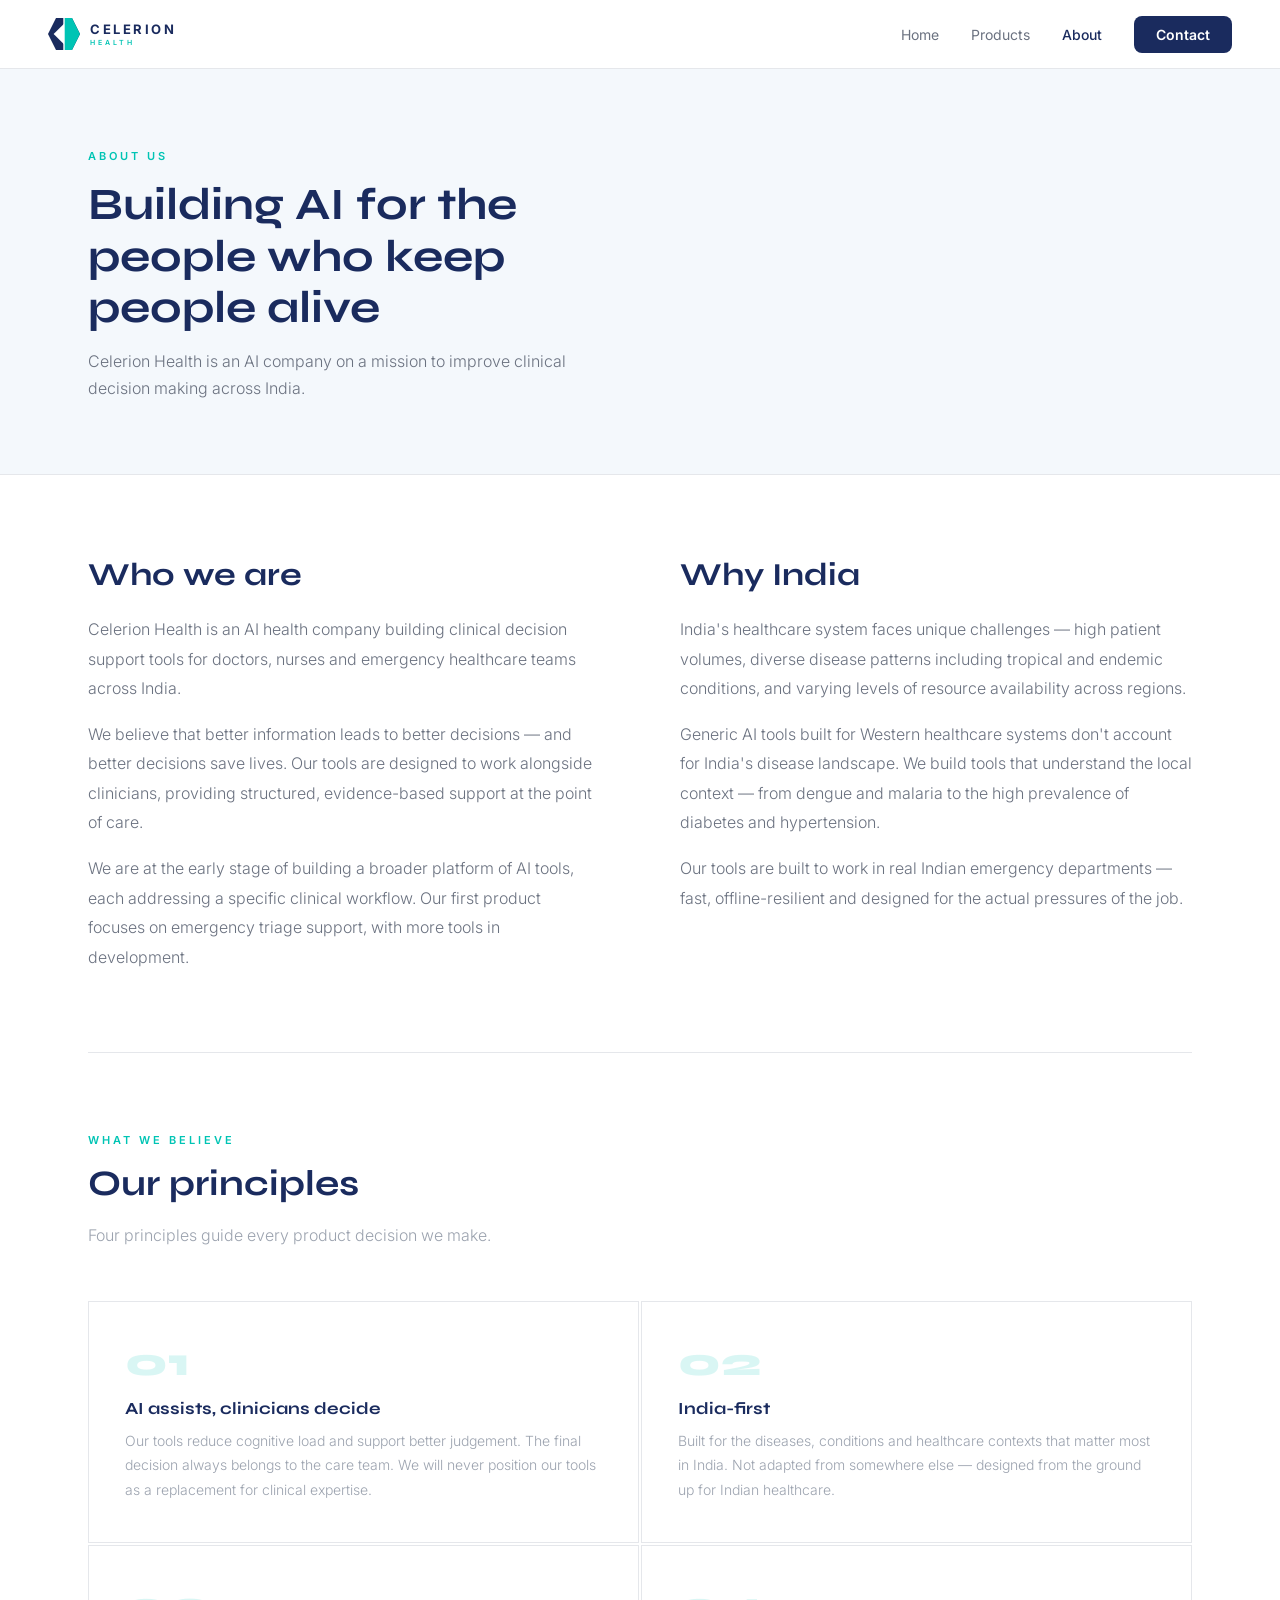
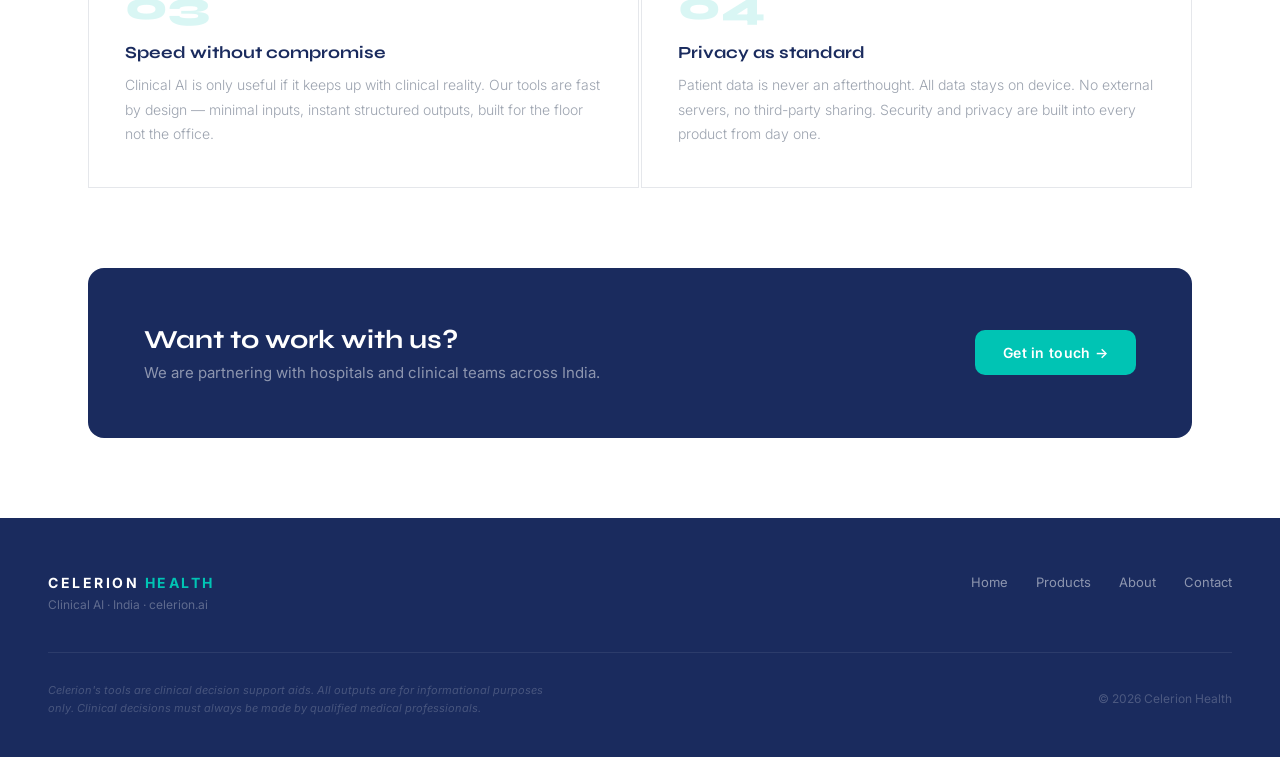
==== about.html @ b4cf3bdd "Rename site_about.html to about.html" ====
<!DOCTYPE html>
<html lang="en">
<head>
<meta charset="UTF-8">
<meta name="viewport" content="width=device-width, initial-scale=1.0">
<title>About — Celerion Health</title>
<meta name="description" content="Celerion Health is an AI company building clinical decision support tools for healthcare teams across India.">
<link rel="preconnect" href="https://fonts.googleapis.com">
<link href="https://fonts.googleapis.com/css2?family=Inter:wght@300;400;500;600;700;800&family=Syne:wght@700;800&display=swap" rel="stylesheet">
<link rel="stylesheet" href="shared.css">
<style>
  .page-hero{background:#F4F8FC;padding:80px 0 72px;border-bottom:1px solid #e5e7eb;}
  .page-title{font-family:'Syne',sans-serif;font-weight:700;font-size:clamp(28px,3.5vw,48px);line-height:1.15;color:#1A2B5E;margin-bottom:14px;max-width:560px;}
  .page-sub{font-size:16px;font-weight:300;color:#6b7280;line-height:1.7;max-width:500px;}

  main{padding:80px 0;}

  .about-grid{display:grid;grid-template-columns:1fr 1fr;gap:80px;align-items:start;margin-bottom:80px;}
  .about-title{font-family:'Syne',sans-serif;font-size:clamp(22px,2.5vw,36px);font-weight:700;color:#1A2B5E;margin-bottom:20px;line-height:1.25;}
  .about-body{font-size:16px;font-weight:300;color:#6b7280;line-height:1.85;}
  .about-body p{margin-bottom:16px;}
  .about-body p:last-child{margin-bottom:0;}

  .divider{border:none;border-top:1px solid #e5e7eb;margin:80px 0;}

  .values-section{margin-bottom:80px;}
  .sec-title{font-family:'Syne',sans-serif;font-weight:700;font-size:clamp(24px,2.8vw,40px);line-height:1.15;color:#1A2B5E;margin-bottom:16px;}
  .sec-sub{font-size:16px;font-weight:300;color:#9ca3af;line-height:1.75;max-width:500px;margin-bottom:52px;}

  .values-grid{display:grid;grid-template-columns:repeat(2,1fr);gap:2px;}
  .value{padding:40px 36px;border:1px solid #e5e7eb;background:#fff;}
  .value-num{font-family:'Syne',sans-serif;font-size:40px;font-weight:800;color:rgba(0,196,180,.15);line-height:1;margin-bottom:16px;}
  .value-title{font-family:'Syne',sans-serif;font-size:17px;font-weight:700;color:#1A2B5E;margin-bottom:10px;}
  .value-desc{font-size:14px;font-weight:300;color:#9ca3af;line-height:1.75;}

  .cta-strip{background:#1A2B5E;border-radius:16px;padding:56px;display:flex;justify-content:space-between;align-items:center;gap:32px;flex-wrap:wrap;}
  .cta-strip-title{font-family:'Syne',sans-serif;font-size:26px;font-weight:700;color:#fff;margin-bottom:8px;}
  .cta-strip-sub{font-size:15px;color:rgba(255,255,255,.5);}

  @media(max-width:900px){
    .page-hero{padding:56px 0;}
    main{padding:56px 0;}
    .about-grid{grid-template-columns:1fr;gap:40px;}
    .values-grid{grid-template-columns:1fr;}
    .cta-strip{padding:36px 24px;}
    .divider{margin:48px 0;}
  }
</style>
</head>
<body>

<nav>
  <div class="nav-inner">
    <a href="index.html" class="nav-logo">
      <svg viewBox="0 0 34 34" fill="none" xmlns="http://www.w3.org/2000/svg">
        <polygon points="8.5,0 25.5,0 34,17 25.5,34 8.5,34 0,17" fill="#1A2B5E"/>
        <polygon points="17,0 25.5,0 34,17 25.5,34 17,34" fill="#00C4B4"/>
        <line x1="17" y1="0" x2="17" y2="34" stroke="white" stroke-width="1.5"/>
        <polygon points="6,17 17,6 17,28" fill="white"/>
      </svg>
      <div class="nav-brand">
        <span class="nav-brand-name">CELERION</span>
        <span class="nav-brand-sub">HEALTH</span>
      </div>
    </a>
    <ul class="nav-links">
      <li><a href="index.html">Home</a></li>
      <li><a href="products.html">Products</a></li>
      <li><a href="about.html" class="active">About</a></li>
      <li><a href="contact.html" class="nav-cta">Contact</a></li>
    </ul>
  </div>
</nav>

<div class="page-hero">
  <div class="container">
    <p class="eyebrow">About us</p>
    <h1 class="page-title">Building AI for the people who keep people alive</h1>
    <p class="page-sub">Celerion Health is an AI company on a mission to improve clinical decision making across India.</p>
  </div>
</div>

<main>
  <div class="container">

    <div class="about-grid">
      <div>
        <h2 class="about-title">Who we are</h2>
        <div class="about-body">
          <p>Celerion Health is an AI health company building clinical decision support tools for doctors, nurses and emergency healthcare teams across India.</p>
          <p>We believe that better information leads to better decisions — and better decisions save lives. Our tools are designed to work alongside clinicians, providing structured, evidence-based support at the point of care.</p>
          <p>We are at the early stage of building a broader platform of AI tools, each addressing a specific clinical workflow. Our first product focuses on emergency triage support, with more tools in development.</p>
        </div>
      </div>
      <div>
        <h2 class="about-title">Why India</h2>
        <div class="about-body">
          <p>India's healthcare system faces unique challenges — high patient volumes, diverse disease patterns including tropical and endemic conditions, and varying levels of resource availability across regions.</p>
          <p>Generic AI tools built for Western healthcare systems don't account for India's disease landscape. We build tools that understand the local context — from dengue and malaria to the high prevalence of diabetes and hypertension.</p>
          <p>Our tools are built to work in real Indian emergency departments — fast, offline-resilient and designed for the actual pressures of the job.</p>
        </div>
      </div>
    </div>

    <hr class="divider">

    <div class="values-section">
      <p class="eyebrow">What we believe</p>
      <h2 class="sec-title">Our principles</h2>
      <p class="sec-sub">Four principles guide every product decision we make.</p>
      <div class="values-grid">
        <div class="value"><div class="value-num">01</div><div class="value-title">AI assists, clinicians decide</div><p class="value-desc">Our tools reduce cognitive load and support better judgement. The final decision always belongs to the care team. We will never position our tools as a replacement for clinical expertise.</p></div>
        <div class="value"><div class="value-num">02</div><div class="value-title">India-first</div><p class="value-desc">Built for the diseases, conditions and healthcare contexts that matter most in India. Not adapted from somewhere else — designed from the ground up for Indian healthcare.</p></div>
        <div class="value"><div class="value-num">03</div><div class="value-title">Speed without compromise</div><p class="value-desc">Clinical AI is only useful if it keeps up with clinical reality. Our tools are fast by design — minimal inputs, instant structured outputs, built for the floor not the office.</p></div>
        <div class="value"><div class="value-num">04</div><div class="value-title">Privacy as standard</div><p class="value-desc">Patient data is never an afterthought. All data stays on device. No external servers, no third-party sharing. Security and privacy are built into every product from day one.</p></div>
      </div>
    </div>

    <div class="cta-strip">
      <div>
        <div class="cta-strip-title">Want to work with us?</div>
        <div class="cta-strip-sub">We are partnering with hospitals and clinical teams across India.</div>
      </div>
      <a href="contact.html" class="btn btn-teal">Get in touch &rarr;</a>
    </div>

  </div>
</main>

<footer>
  <div class="footer-inner">
    <div class="footer-top">
      <div>
        <div class="footer-brand-name">CELERION <span>HEALTH</span></div>
        <div class="footer-brand-tag">Clinical AI · India · celerion.ai</div>
      </div>
      <div class="footer-links">
        <a href="index.html">Home</a>
        <a href="products.html">Products</a>
        <a href="about.html">About</a>
        <a href="contact.html">Contact</a>
      </div>
    </div>
    <div class="footer-bottom">
      <div class="footer-disc">Celerion's tools are clinical decision support aids. All outputs are for informational purposes only. Clinical decisions must always be made by qualified medical professionals.</div>
      <div class="footer-copy">&copy; 2026 Celerion Health</div>
    </div>
  </div>
</footer>

</body>
</html>
---- shared.css ----
/* Shared styles across all pages */
*,*::before,*::after{box-sizing:border-box;margin:0;padding:0;}
html{scroll-behavior:smooth;}
body{font-family:'Inter',sans-serif;background:#fff;color:#111827;overflow-x:hidden;}

/* NAV */
nav{position:sticky;top:0;z-index:100;background:rgba(255,255,255,0.95);backdrop-filter:blur(12px);border-bottom:1px solid #e5e7eb;padding:0 48px;}
.nav-inner{max-width:1200px;margin:0 auto;display:flex;align-items:center;justify-content:space-between;height:68px;}
.nav-logo{display:flex;align-items:center;gap:10px;text-decoration:none;}
.nav-logo svg{width:32px;height:32px;}
.nav-brand{display:flex;flex-direction:column;gap:1px;}
.nav-brand-name{font-size:13px;font-weight:700;letter-spacing:2.5px;color:#1A2B5E;}
.nav-brand-sub{font-size:7px;font-weight:600;letter-spacing:3px;color:#00C4B4;}
.nav-links{display:flex;align-items:center;gap:32px;list-style:none;}
.nav-links a{font-size:14px;color:#6b7280;text-decoration:none;transition:color .2s;}
.nav-links a:hover{color:#111827;}
.nav-links a.active{color:#1A2B5E;font-weight:500;}
.nav-cta{background:#1A2B5E!important;color:#fff!important;font-weight:600!important;padding:10px 22px!important;border-radius:8px;transition:background .2s!important;}
.nav-cta:hover{background:#142248!important;}

/* FOOTER */
footer{background:#1A2B5E;padding:56px 48px 40px;}
.footer-inner{max-width:1200px;margin:0 auto;}
.footer-top{display:flex;justify-content:space-between;align-items:flex-start;flex-wrap:wrap;gap:40px;padding-bottom:40px;border-bottom:1px solid rgba(255,255,255,0.08);}
.footer-brand-name{font-size:14px;font-weight:700;letter-spacing:2.5px;color:#fff;margin-bottom:6px;}
.footer-brand-name span{color:#00C4B4;}
.footer-brand-tag{font-size:12px;color:rgba(255,255,255,0.3);}
.footer-links{display:flex;gap:28px;flex-wrap:wrap;}
.footer-links a{font-size:13px;color:rgba(255,255,255,0.5);text-decoration:none;transition:color .2s;}
.footer-links a:hover{color:#fff;}
.footer-bottom{display:flex;justify-content:space-between;align-items:center;padding-top:28px;flex-wrap:wrap;gap:16px;}
.footer-disc{font-size:11px;color:rgba(255,255,255,0.2);font-style:italic;max-width:520px;line-height:1.65;}
.footer-copy{font-size:12px;color:rgba(255,255,255,0.22);}

/* BUTTONS */
.btn{display:inline-flex;align-items:center;gap:8px;background:#1A2B5E;color:#fff;font-size:14px;font-weight:600;padding:14px 28px;border-radius:10px;text-decoration:none;transition:background .2s,transform .2s;letter-spacing:0.02em;}
.btn:hover{background:#142248;transform:translateY(-1px);}
.btn-teal{background:#00C4B4;}
.btn-teal:hover{background:#00A99C;}
.btn-outline{background:transparent;color:#1A2B5E;border:1.5px solid #1A2B5E;}
.btn-outline:hover{background:#1A2B5E;color:#fff;transform:translateY(-1px);}

/* COMMON */
.eyebrow{font-size:11px;font-weight:600;letter-spacing:3px;color:#00C4B4;text-transform:uppercase;margin-bottom:16px;}
.container{max-width:1200px;margin:0 auto;padding:0 48px;}

@media(max-width:900px){
  nav{padding:0 20px;}
  .nav-links{display:none;}
  footer{padding:40px 20px;}
  .container{padding:0 20px;}
  .footer-top{flex-direction:column;gap:24px;}
}
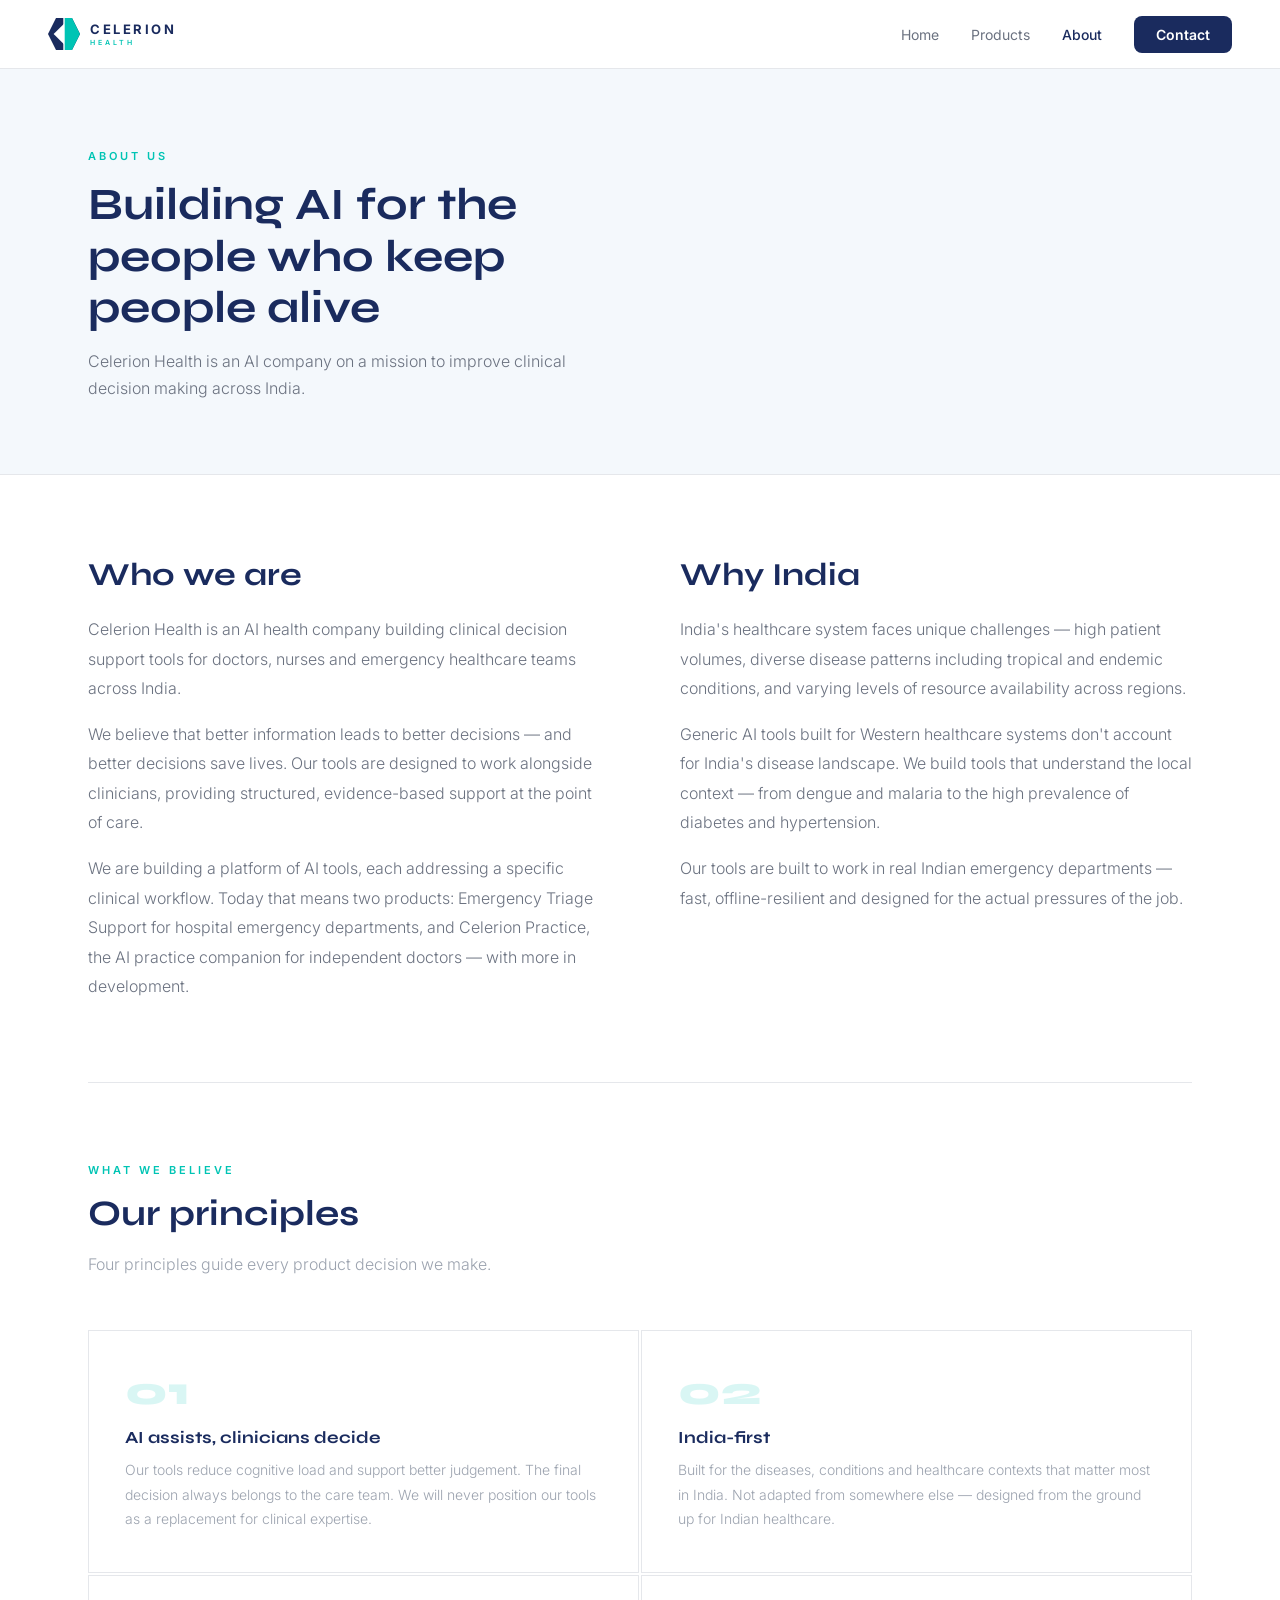
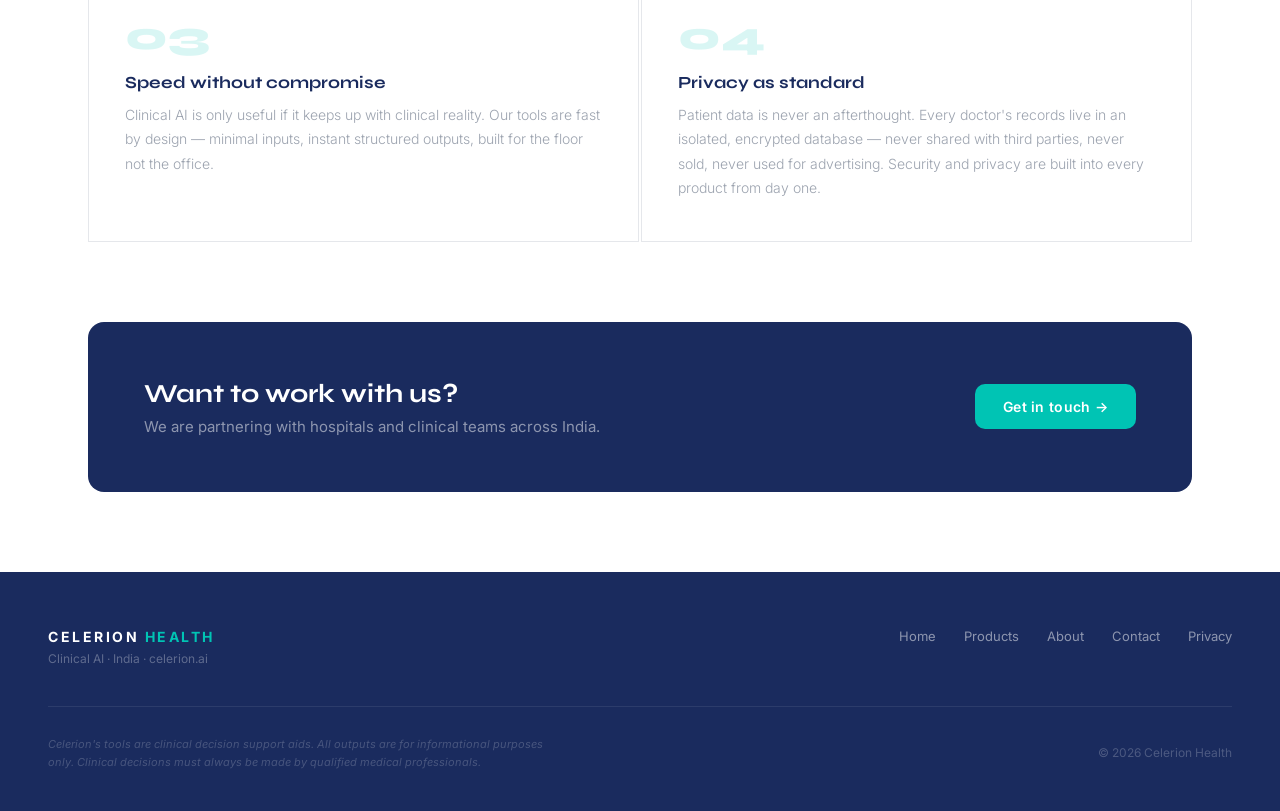
==== commit e4cf234f: "Adding the EHR practice + privacy page" ====
--- a/about.html
+++ b/about.html
@@ -89,7 +89,7 @@
         <div class="about-body">
           <p>Celerion Health is an AI health company building clinical decision support tools for doctors, nurses and emergency healthcare teams across India.</p>
           <p>We believe that better information leads to better decisions — and better decisions save lives. Our tools are designed to work alongside clinicians, providing structured, evidence-based support at the point of care.</p>
-          <p>We are at the early stage of building a broader platform of AI tools, each addressing a specific clinical workflow. Our first product focuses on emergency triage support, with more tools in development.</p>
+          <p>We are building a platform of AI tools, each addressing a specific clinical workflow. Today that means two products: Emergency Triage Support for hospital emergency departments, and Celerion Practice, the AI practice companion for independent doctors — with more in development.</p>
         </div>
       </div>
       <div>
@@ -112,7 +112,7 @@
         <div class="value"><div class="value-num">01</div><div class="value-title">AI assists, clinicians decide</div><p class="value-desc">Our tools reduce cognitive load and support better judgement. The final decision always belongs to the care team. We will never position our tools as a replacement for clinical expertise.</p></div>
         <div class="value"><div class="value-num">02</div><div class="value-title">India-first</div><p class="value-desc">Built for the diseases, conditions and healthcare contexts that matter most in India. Not adapted from somewhere else — designed from the ground up for Indian healthcare.</p></div>
         <div class="value"><div class="value-num">03</div><div class="value-title">Speed without compromise</div><p class="value-desc">Clinical AI is only useful if it keeps up with clinical reality. Our tools are fast by design — minimal inputs, instant structured outputs, built for the floor not the office.</p></div>
-        <div class="value"><div class="value-num">04</div><div class="value-title">Privacy as standard</div><p class="value-desc">Patient data is never an afterthought. All data stays on device. No external servers, no third-party sharing. Security and privacy are built into every product from day one.</p></div>
+        <div class="value"><div class="value-num">04</div><div class="value-title">Privacy as standard</div><p class="value-desc">Patient data is never an afterthought. Every doctor's records live in an isolated, encrypted database — never shared with third parties, never sold, never used for advertising. Security and privacy are built into every product from day one.</p></div>
       </div>
     </div>
 
@@ -139,6 +139,7 @@
         <a href="products.html">Products</a>
         <a href="about.html">About</a>
         <a href="contact.html">Contact</a>
+        <a href="privacy.html">Privacy</a>
       </div>
     </div>
     <div class="footer-bottom">
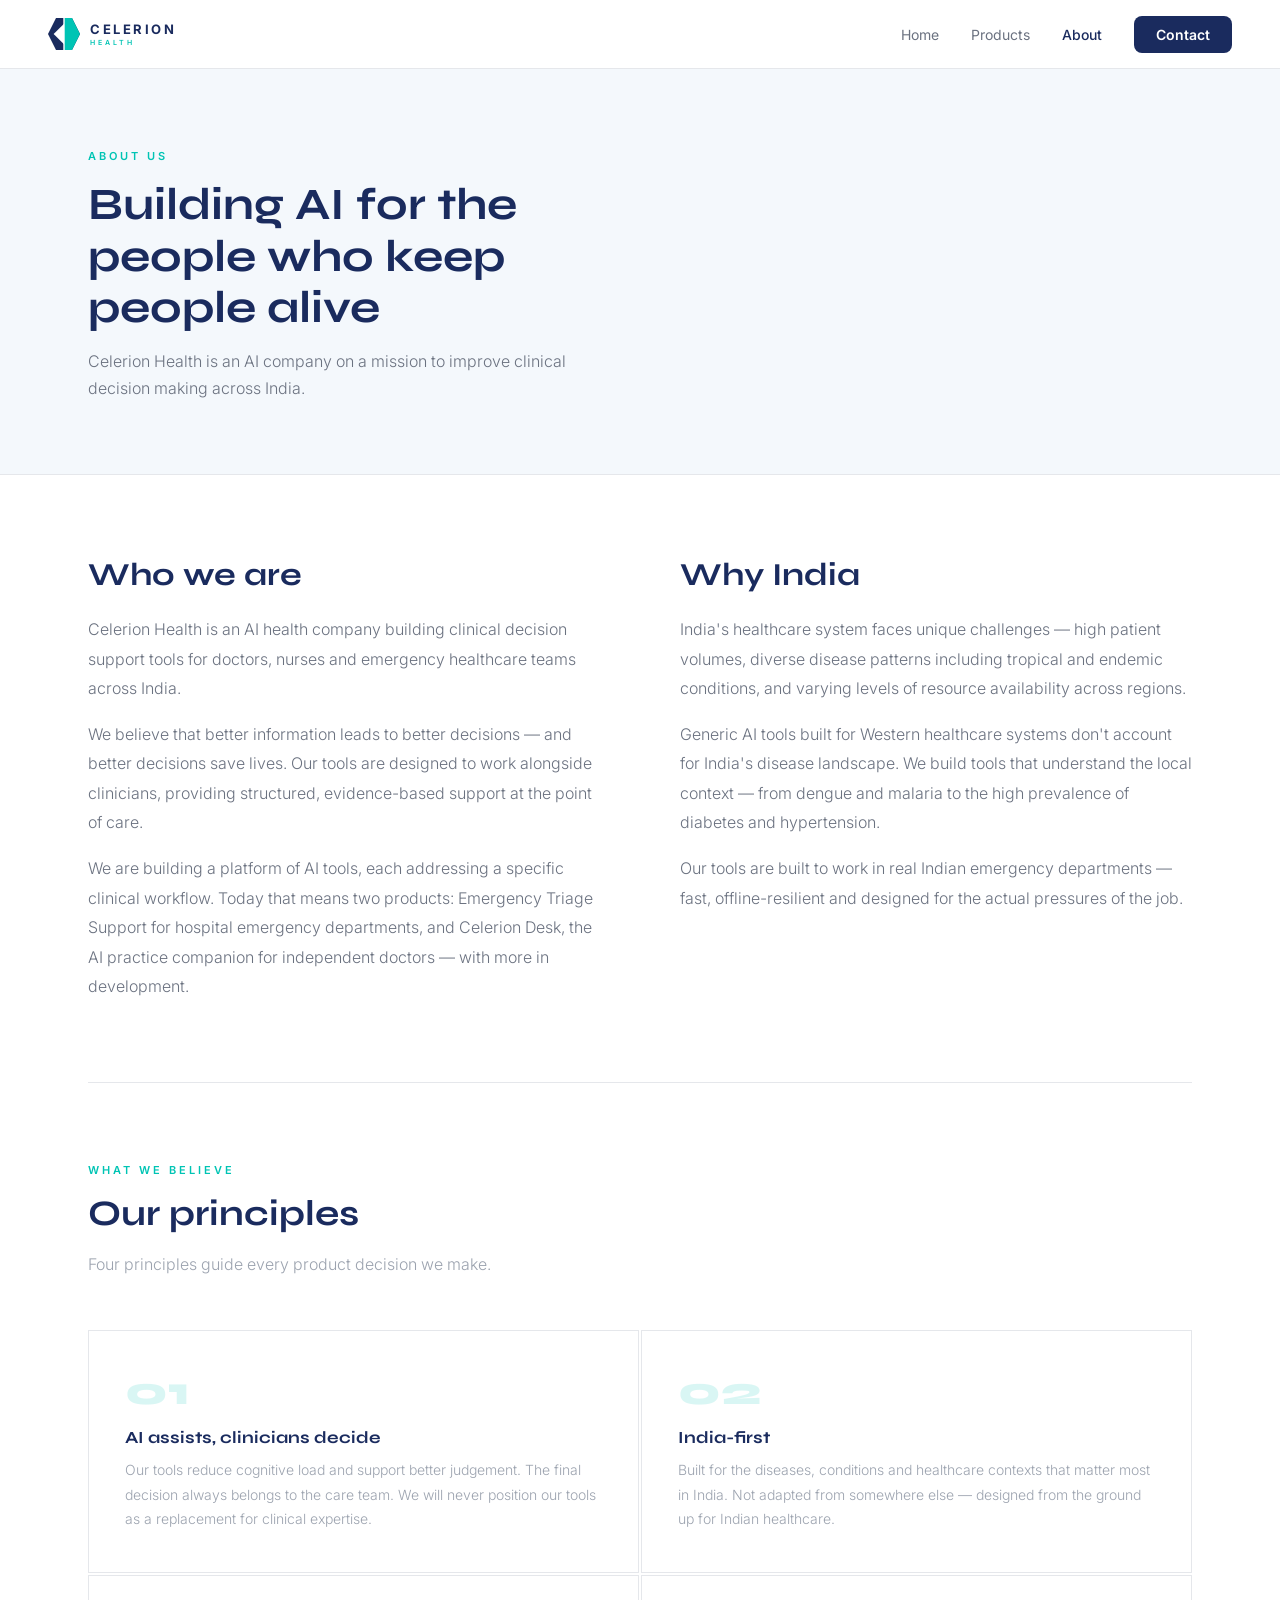
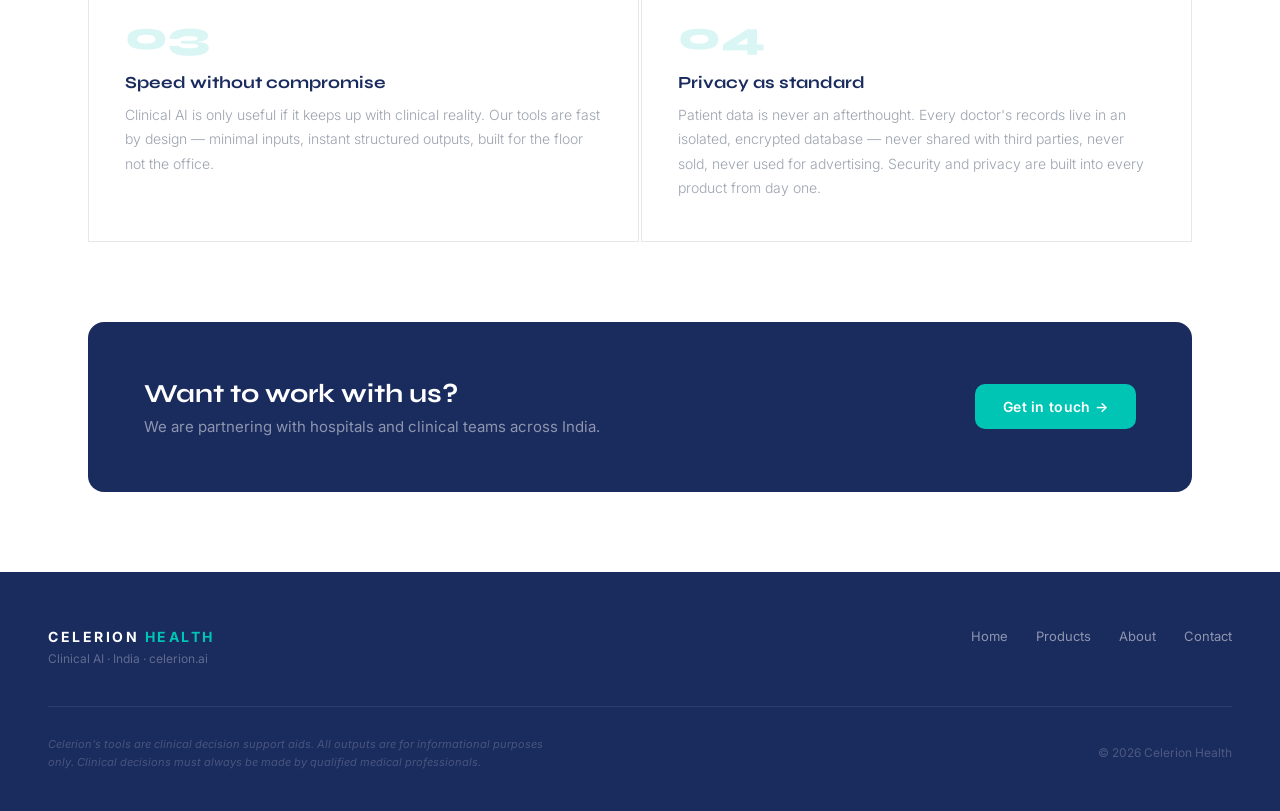
==== commit 3278ce5c: "Add files via upload" ====
--- a/about.html
+++ b/about.html
@@ -89,7 +89,7 @@
         <div class="about-body">
           <p>Celerion Health is an AI health company building clinical decision support tools for doctors, nurses and emergency healthcare teams across India.</p>
           <p>We believe that better information leads to better decisions — and better decisions save lives. Our tools are designed to work alongside clinicians, providing structured, evidence-based support at the point of care.</p>
-          <p>We are building a platform of AI tools, each addressing a specific clinical workflow. Today that means two products: Emergency Triage Support for hospital emergency departments, and Celerion Practice, the AI practice companion for independent doctors — with more in development.</p>
+          <p>We are building a platform of AI tools, each addressing a specific clinical workflow. Today that means two products: Emergency Triage Support for hospital emergency departments, and Celerion Desk, the AI practice companion for independent doctors — with more in development.</p>
         </div>
       </div>
       <div>
@@ -139,7 +139,6 @@
         <a href="products.html">Products</a>
         <a href="about.html">About</a>
         <a href="contact.html">Contact</a>
-        <a href="privacy.html">Privacy</a>
       </div>
     </div>
     <div class="footer-bottom">
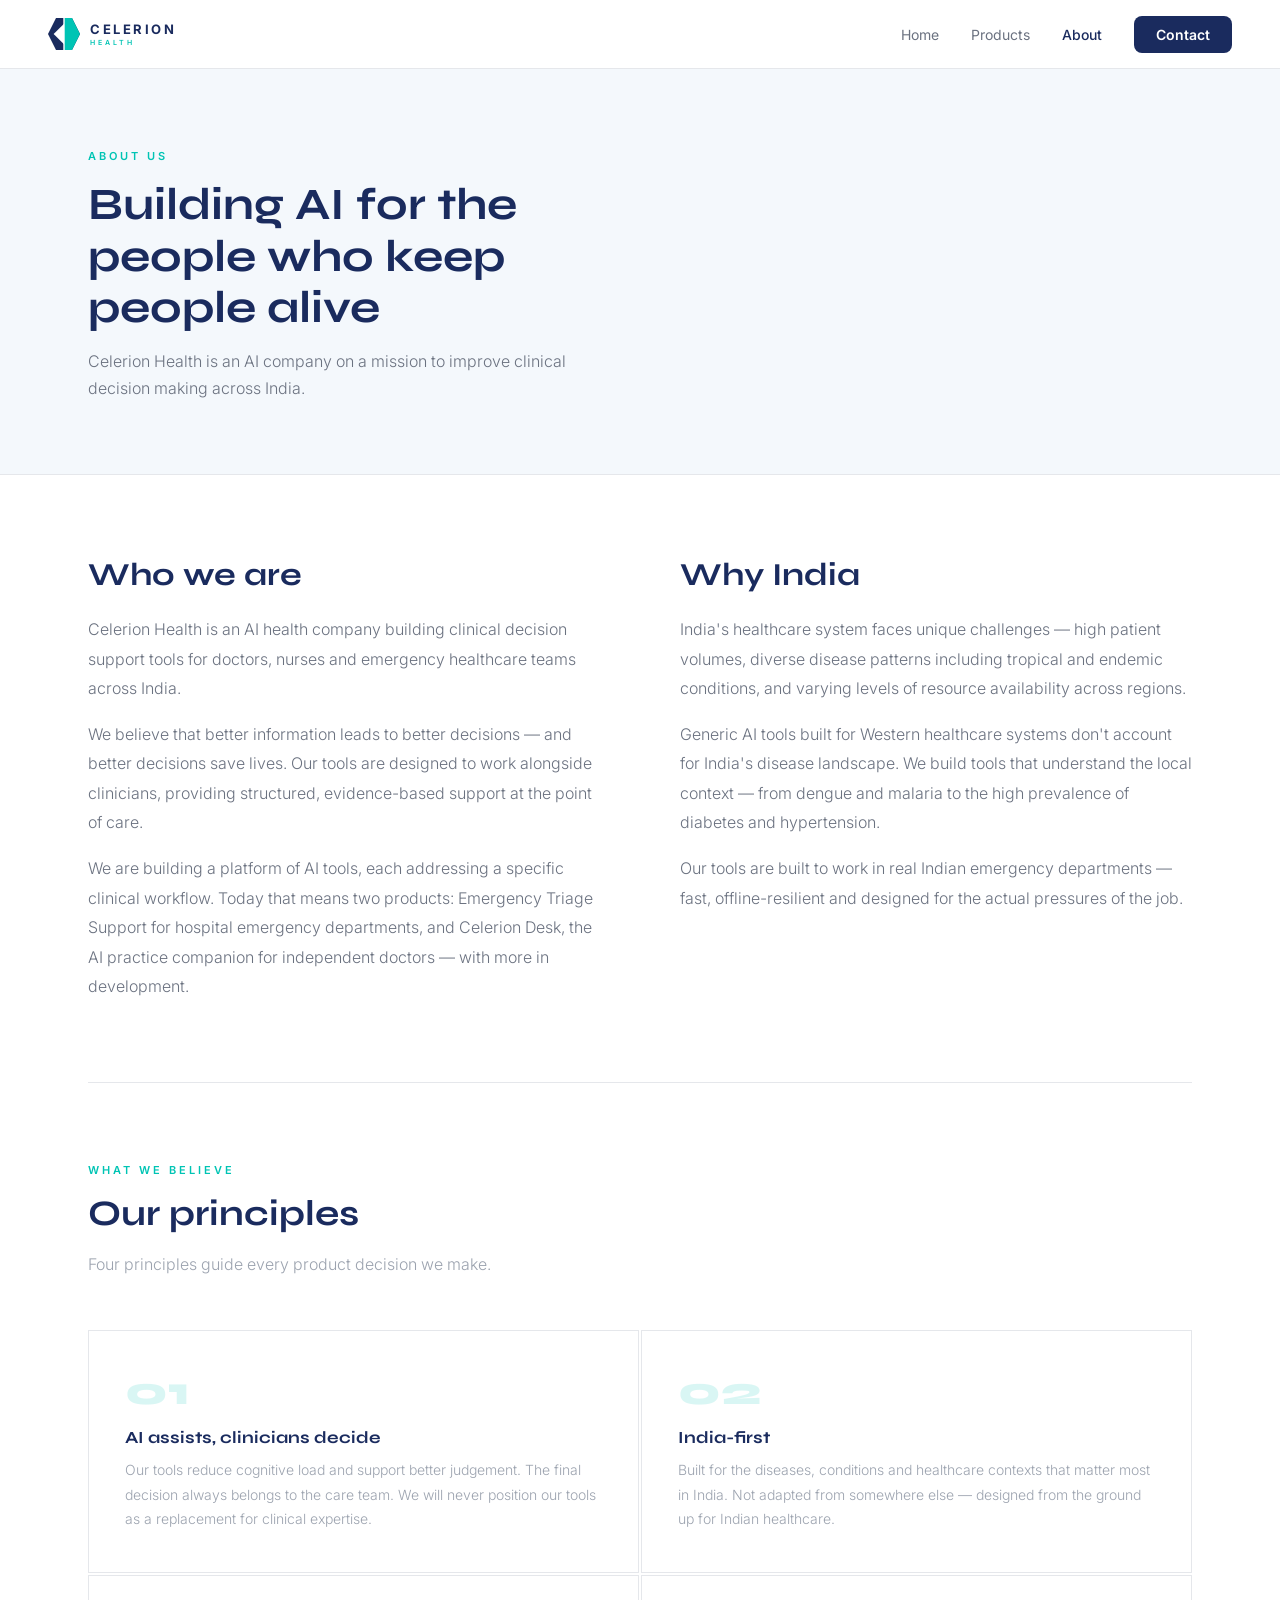
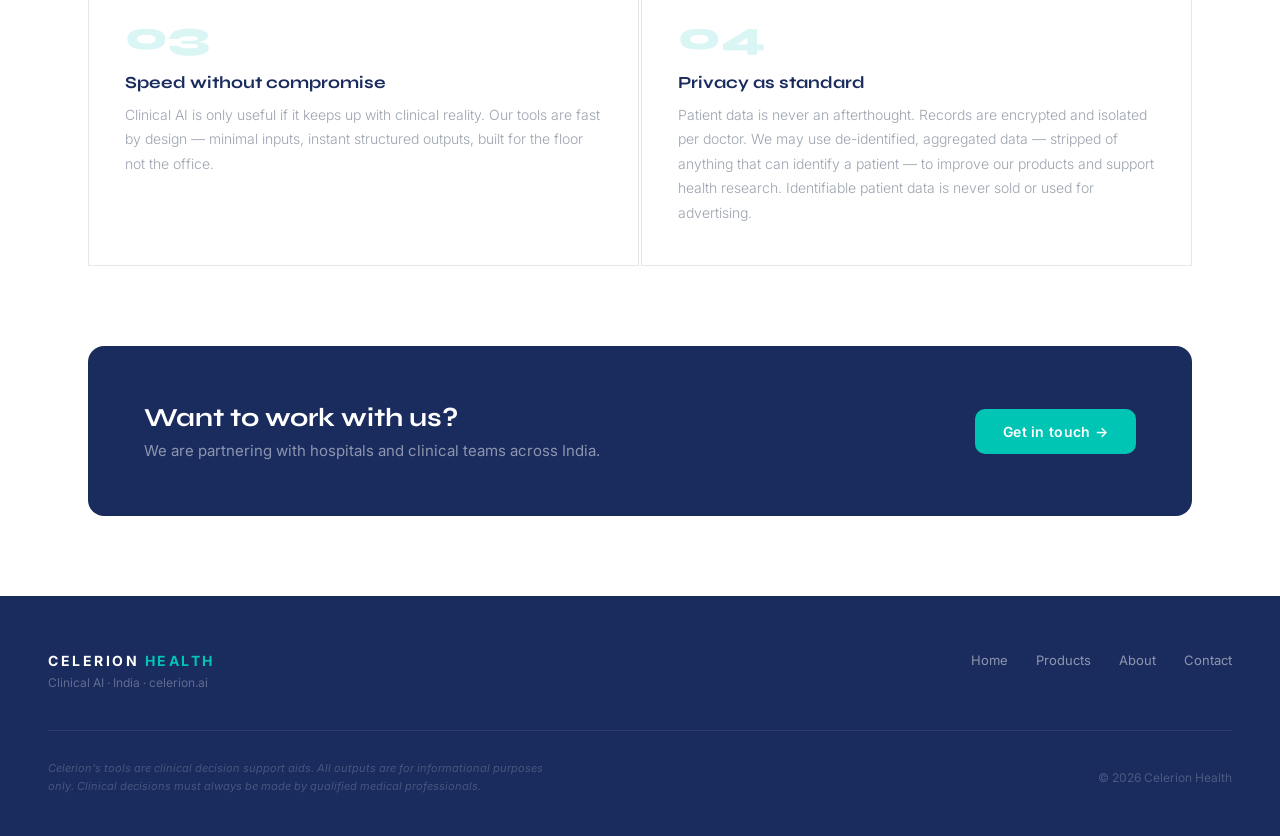
==== commit a1c9e416: "Add files via upload" ====
--- a/about.html
+++ b/about.html
@@ -112,7 +112,7 @@
         <div class="value"><div class="value-num">01</div><div class="value-title">AI assists, clinicians decide</div><p class="value-desc">Our tools reduce cognitive load and support better judgement. The final decision always belongs to the care team. We will never position our tools as a replacement for clinical expertise.</p></div>
         <div class="value"><div class="value-num">02</div><div class="value-title">India-first</div><p class="value-desc">Built for the diseases, conditions and healthcare contexts that matter most in India. Not adapted from somewhere else — designed from the ground up for Indian healthcare.</p></div>
         <div class="value"><div class="value-num">03</div><div class="value-title">Speed without compromise</div><p class="value-desc">Clinical AI is only useful if it keeps up with clinical reality. Our tools are fast by design — minimal inputs, instant structured outputs, built for the floor not the office.</p></div>
-        <div class="value"><div class="value-num">04</div><div class="value-title">Privacy as standard</div><p class="value-desc">Patient data is never an afterthought. Every doctor's records live in an isolated, encrypted database — never shared with third parties, never sold, never used for advertising. Security and privacy are built into every product from day one.</p></div>
+        <div class="value"><div class="value-num">04</div><div class="value-title">Privacy as standard</div><p class="value-desc">Patient data is never an afterthought. Records are encrypted and isolated per doctor. We may use de-identified, aggregated data — stripped of anything that can identify a patient — to improve our products and support health research. Identifiable patient data is never sold or used for advertising.</p></div>
       </div>
     </div>
 
